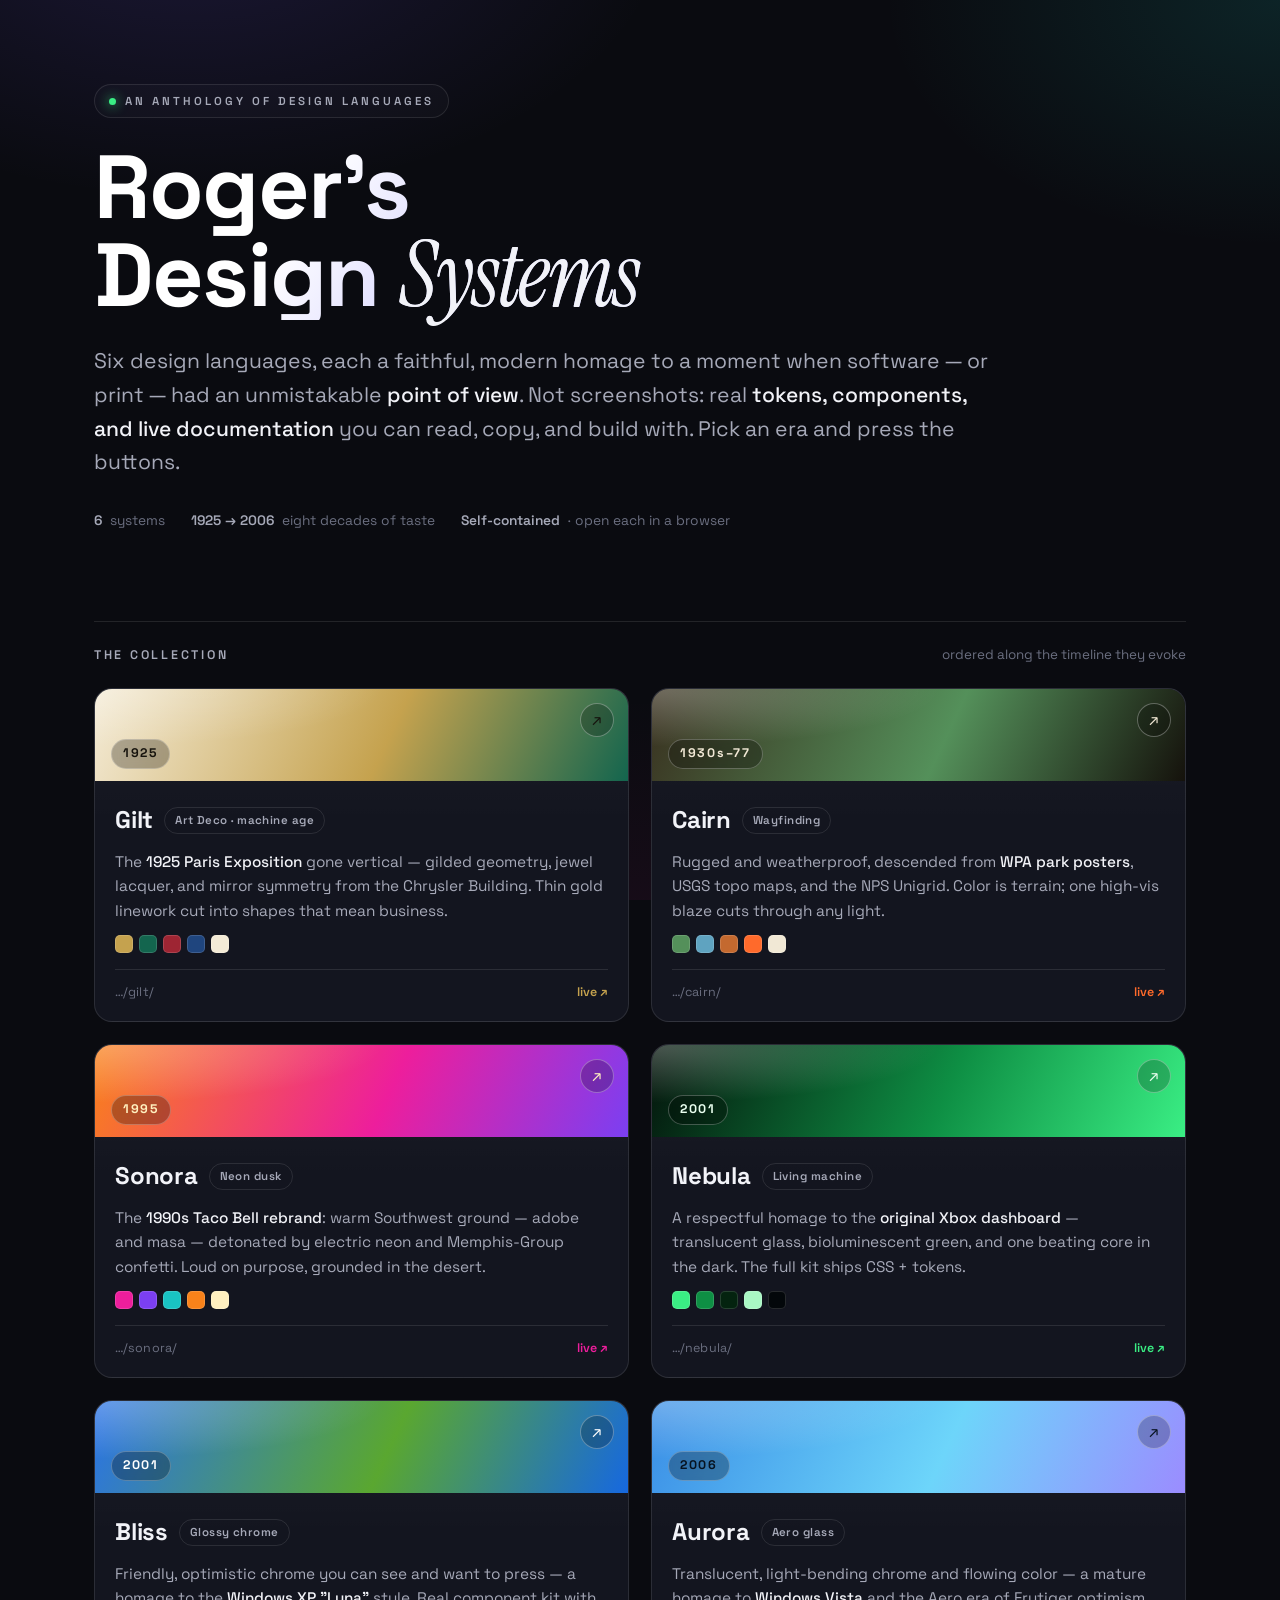
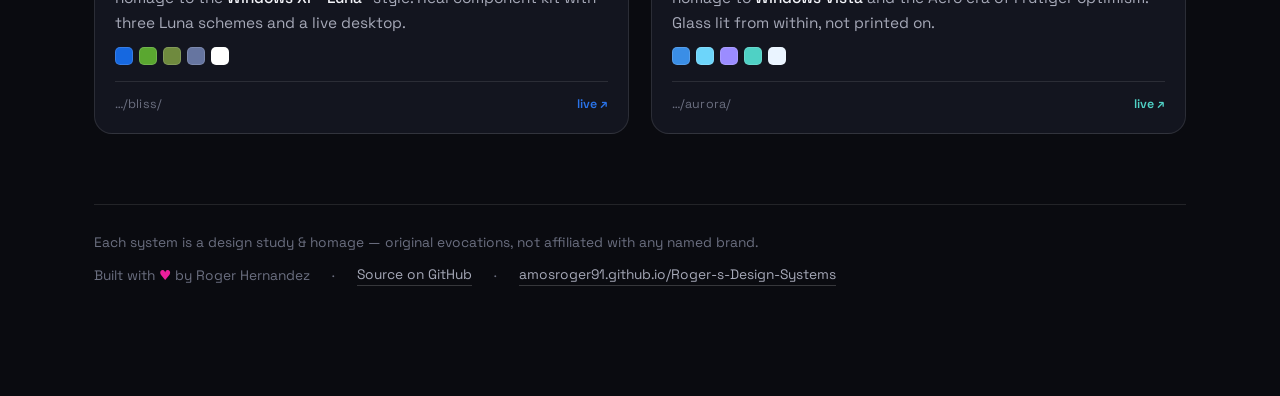
==== index.html @ ba387a54 "Roger's Design Systems: six design-language docs + landing page Six self-contained documentation sit" ====
<!DOCTYPE html>
<html lang="en">
<head>
<meta charset="UTF-8">
<meta name="viewport" content="width=device-width, initial-scale=1.0">
<title>Roger's Design Systems — an anthology of design languages</title>
<meta name="description" content="Six design languages, each a faithful modern homage to a moment when software and print had a point of view — Art Deco, WPA wayfinding, '90s neon, Xbox, Windows XP & Vista. Tokens, components, and live docs you can build with.">
<link rel="preconnect" href="https://fonts.googleapis.com">
<link rel="preconnect" href="https://fonts.gstatic.com" crossorigin>
<link href="https://fonts.googleapis.com/css2?family=Space+Grotesk:wght@400;500;600;700&family=Instrument+Serif:ital@0;1&display=swap" rel="stylesheet">
<style>
  :root{
    --bg:#0a0b10;
    --bg-2:#0e1018;
    --ink:#f2f3f8;
    --dim:#a6a9b8;
    --faint:#6b6f80;
    --line:rgba(255,255,255,0.10);
    --line-2:rgba(255,255,255,0.18);
    --card:#13151f;
    --radius:18px;
    --sans:'Space Grotesk',system-ui,sans-serif;
    --serif:'Instrument Serif',Georgia,serif;
  }
  *{box-sizing:border-box;}
  html{scroll-behavior:smooth;}
  body{
    margin:0;color:var(--ink);background:var(--bg);
    font-family:var(--sans);line-height:1.6;-webkit-font-smoothing:antialiased;
    background-image:
      radial-gradient(50rem 30rem at 15% -10%, rgba(120,90,255,0.16), transparent 60%),
      radial-gradient(45rem 28rem at 100% 0%, rgba(31,199,190,0.13), transparent 55%),
      radial-gradient(60rem 40rem at 50% 120%, rgba(237,30,156,0.10), transparent 60%);
    background-attachment:fixed;
  }
  a{color:inherit;}
  .wrap{max-width:1140px;margin:0 auto;padding:0 24px 110px;}

  /* ---------- HERO ---------- */
  header.hero{padding:84px 0 26px;position:relative;}
  .eyebrow{
    display:inline-flex;align-items:center;gap:9px;
    font-size:.72rem;font-weight:600;letter-spacing:.26em;text-transform:uppercase;color:var(--dim);
    border:1px solid var(--line);border-radius:100px;padding:7px 14px;
    background:rgba(255,255,255,0.02);
  }
  .eyebrow .dot{width:7px;height:7px;border-radius:50%;background:#3aee84;box-shadow:0 0 12px #3aee84;}
  h1{
    font-family:var(--sans);font-weight:700;letter-spacing:-.02em;
    font-size:clamp(2.8rem,7.5vw,5.6rem);line-height:.98;margin:26px 0 0;
    background:linear-gradient(120deg,#fff 20%,#b8b4ff 50%,#7fe9d8 80%);
    -webkit-background-clip:text;background-clip:text;color:transparent;
  }
  h1 em{font-family:var(--serif);font-style:italic;font-weight:400;
    -webkit-text-fill-color:#f2f3f8;}
  .lede{max-width:64ch;color:var(--dim);font-size:clamp(1.05rem,2vw,1.32rem);margin:24px 0 0;}
  .lede b{color:var(--ink);font-weight:500;}
  .meta{display:flex;flex-wrap:wrap;gap:10px 26px;margin-top:30px;color:var(--faint);font-size:.86rem;}
  .meta span{display:inline-flex;align-items:center;gap:8px;}
  .meta b{color:var(--dim);font-weight:600;}

  .railhead{
    display:flex;align-items:baseline;justify-content:space-between;gap:16px;
    margin:64px 0 22px;border-top:1px solid var(--line);padding-top:22px;
  }
  .railhead h2{font-size:.78rem;font-weight:600;letter-spacing:.22em;text-transform:uppercase;color:var(--dim);margin:0;}
  .railhead p{margin:0;color:var(--faint);font-size:.84rem;}

  /* ---------- GRID ---------- */
  .grid{display:grid;grid-template-columns:repeat(2,1fr);gap:22px;}
  @media (max-width:760px){.grid{grid-template-columns:1fr;}}

  .card{
    --accent:#888;--c1:#888;--c2:#aaa;--c3:#ccc;--on:#fff;
    position:relative;display:flex;flex-direction:column;
    border:1px solid var(--line);border-radius:var(--radius);
    background:linear-gradient(180deg,rgba(255,255,255,0.035),rgba(255,255,255,0) 40%),var(--card);
    overflow:hidden;text-decoration:none;color:inherit;
    transition:transform .22s cubic-bezier(.2,.7,.2,1), border-color .22s, box-shadow .22s;
  }
  .card:hover{
    transform:translateY(-5px);
    border-color:var(--line-2);
    box-shadow:0 18px 50px -18px rgba(0,0,0,.8), 0 0 0 1px color-mix(in srgb,var(--accent) 30%, transparent),
      0 24px 70px -30px var(--accent);
  }
  .card:focus-visible{outline:2px solid var(--accent);outline-offset:3px;}

  .card .band{height:92px;position:relative;overflow:hidden;
    background:linear-gradient(115deg,var(--c1),var(--c2) 55%,var(--c3));}
  .card .band::after{content:"";position:absolute;inset:0;
    background:radial-gradient(120% 140% at 0% 0%, rgba(255,255,255,.28), transparent 45%);}
  .card .band .yr{
    position:absolute;left:16px;bottom:12px;z-index:2;
    font-family:var(--sans);font-weight:700;font-size:.78rem;letter-spacing:.14em;
    color:var(--on);background:rgba(0,0,0,.28);backdrop-filter:blur(4px);
    border:1px solid rgba(255,255,255,.25);border-radius:100px;padding:4px 11px;
  }
  .card .band .arrow{
    position:absolute;right:14px;top:14px;z-index:2;width:34px;height:34px;border-radius:50%;
    display:grid;place-items:center;color:var(--on);
    background:rgba(0,0,0,.22);border:1px solid rgba(255,255,255,.3);
    transition:transform .22s, background .22s;
  }
  .card:hover .band .arrow{transform:translate(2px,-2px);background:rgba(0,0,0,.4);}

  .card .body{padding:20px 20px 18px;display:flex;flex-direction:column;gap:10px;flex:1;}
  .card .nm{display:flex;align-items:center;gap:11px;}
  .card .nm h3{margin:0;font-size:1.5rem;font-weight:700;letter-spacing:-.01em;}
  .card .nm .tag{font-size:.72rem;font-weight:600;letter-spacing:.04em;color:var(--dim);
    border:1px solid var(--line);border-radius:100px;padding:3px 10px;white-space:nowrap;}
  .card .desc{margin:0;color:var(--dim);font-size:.96rem;flex:1;}
  .card .desc b{color:var(--ink);font-weight:500;}
  .card .swatches{display:flex;gap:6px;margin-top:2px;}
  .card .swatches i{width:18px;height:18px;border-radius:5px;border:1px solid rgba(255,255,255,.14);}
  .card .url{
    margin-top:6px;font-size:.78rem;color:var(--faint);
    display:flex;align-items:center;gap:8px;border-top:1px solid var(--line);padding-top:13px;
  }
  .card .url code{font-family:var(--sans);letter-spacing:.01em;}
  .card .url .live{margin-left:auto;color:var(--accent);font-weight:600;display:inline-flex;align-items:center;gap:6px;}

  /* ---------- FOOTER ---------- */
  footer{margin-top:70px;border-top:1px solid var(--line);padding-top:26px;color:var(--faint);font-size:.86rem;}
  footer a{color:var(--dim);text-decoration:none;border-bottom:1px solid var(--line-2);}
  footer a:hover{color:var(--ink);}
  footer .row{display:flex;flex-wrap:wrap;gap:8px 22px;align-items:center;}
  .heart{color:#ed1e9c;}
</style>
</head>
<body>
<div class="wrap">

  <header class="hero">
    <span class="eyebrow"><span class="dot"></span>An anthology of design languages</span>
    <h1>Roger's<br>Design <em>Systems</em></h1>
    <p class="lede">Six design languages, each a faithful, modern homage to a moment when software — or print — had an unmistakable <b>point of view</b>. Not screenshots: real <b>tokens, components, and live documentation</b> you can read, copy, and build with. Pick an era and press the buttons.</p>
    <div class="meta">
      <span><b>6</b> systems</span>
      <span><b>1925 → 2006</b> eight decades of taste</span>
      <span><b>Self-contained</b> · open each in a browser</span>
    </div>
  </header>

  <div class="railhead">
    <h2>The collection</h2>
    <p>ordered along the timeline they evoke</p>
  </div>

  <div class="grid">

    <!-- GILT -->
    <a class="card" href="gilt/" style="--accent:#c5a24e;--c1:#f4ebd6;--c2:#c5a24e;--c3:#13654e;--on:#16130d">
      <div class="band"><span class="yr">1925</span><span class="arrow" aria-hidden="true">↗</span></div>
      <div class="body">
        <div class="nm"><h3>Gilt</h3><span class="tag">Art Deco · machine age</span></div>
        <p class="desc">The <b>1925 Paris Exposition</b> gone vertical — gilded geometry, jewel lacquer, and mirror symmetry from the Chrysler Building. Thin gold linework cut into shapes that mean business.</p>
        <div class="swatches" aria-hidden="true"><i style="background:#c5a24e"></i><i style="background:#13654e"></i><i style="background:#9e2533"></i><i style="background:#1f457e"></i><i style="background:#f4ebd6"></i></div>
        <div class="url"><code>…/gilt/</code><span class="live">live ↗</span></div>
      </div>
    </a>

    <!-- CAIRN -->
    <a class="card" href="cairn/" style="--accent:#ff6a2b;--c1:#39301f;--c2:#54905a;--c3:#15120c;--on:#f1e8d5">
      <div class="band"><span class="yr">1930s–77</span><span class="arrow" aria-hidden="true">↗</span></div>
      <div class="body">
        <div class="nm"><h3>Cairn</h3><span class="tag">Wayfinding</span></div>
        <p class="desc">Rugged and weatherproof, descended from <b>WPA park posters</b>, USGS topo maps, and the NPS Unigrid. Color is terrain; one high-vis blaze cuts through any light.</p>
        <div class="swatches" aria-hidden="true"><i style="background:#54905a"></i><i style="background:#5fa3c0"></i><i style="background:#c4692f"></i><i style="background:#ff6a2b"></i><i style="background:#f1e8d5"></i></div>
        <div class="url"><code>…/cairn/</code><span class="live">live ↗</span></div>
      </div>
    </a>

    <!-- SONORA -->
    <a class="card" href="sonora/" style="--accent:#ed1e9c;--c1:#f9821a;--c2:#ed1e9c;--c3:#7b3ff2;--on:#fff0c0">
      <div class="band"><span class="yr">1995</span><span class="arrow" aria-hidden="true">↗</span></div>
      <div class="body">
        <div class="nm"><h3>Sonora</h3><span class="tag">Neon dusk</span></div>
        <p class="desc">The <b>1990s Taco Bell rebrand</b>: warm Southwest ground — adobe and masa — detonated by electric neon and Memphis-Group confetti. Loud on purpose, grounded in the desert.</p>
        <div class="swatches" aria-hidden="true"><i style="background:#ed1e9c"></i><i style="background:#7b3ff2"></i><i style="background:#19c3c3"></i><i style="background:#f9821a"></i><i style="background:#fff0c0"></i></div>
        <div class="url"><code>…/sonora/</code><span class="live">live ↗</span></div>
      </div>
    </a>

    <!-- NEBULA -->
    <a class="card" href="nebula/" style="--accent:#3aee84;--c1:#04130b;--c2:#0e8f44;--c3:#3aee84;--on:#eafff0">
      <div class="band"><span class="yr">2001</span><span class="arrow" aria-hidden="true">↗</span></div>
      <div class="body">
        <div class="nm"><h3>Nebula</h3><span class="tag">Living machine</span></div>
        <p class="desc">A respectful homage to the <b>original Xbox dashboard</b> — translucent glass, bioluminescent green, and one beating core in the dark. The full kit ships CSS + tokens.</p>
        <div class="swatches" aria-hidden="true"><i style="background:#3aee84"></i><i style="background:#0e8f44"></i><i style="background:#04230f"></i><i style="background:#a9f7c4"></i><i style="background:#03070a"></i></div>
        <div class="url"><code>…/nebula/</code><span class="live">live ↗</span></div>
      </div>
    </a>

    <!-- BLISS -->
    <a class="card" href="bliss/" style="--accent:#2a73e8;--c1:#2a73e8;--c2:#5aa730;--c3:#1668e0;--on:#fff">
      <div class="band"><span class="yr">2001</span><span class="arrow" aria-hidden="true">↗</span></div>
      <div class="body">
        <div class="nm"><h3>Bliss</h3><span class="tag">Glossy chrome</span></div>
        <p class="desc">Friendly, optimistic chrome you can see and want to press — a homage to the <b>Windows XP "Luna"</b> style. Real component kit with three Luna schemes and a live desktop.</p>
        <div class="swatches" aria-hidden="true"><i style="background:#1668e0"></i><i style="background:#5aa730"></i><i style="background:#6f8a3e"></i><i style="background:#6675a0"></i><i style="background:#fff"></i></div>
        <div class="url"><code>…/bliss/</code><span class="live">live ↗</span></div>
      </div>
    </a>

    <!-- AURORA -->
    <a class="card" href="aurora/" style="--accent:#4fd1c5;--c1:#3a8ee6;--c2:#6dd5fa;--c3:#9b8cff;--on:#06121f">
      <div class="band"><span class="yr">2006</span><span class="arrow" aria-hidden="true">↗</span></div>
      <div class="body">
        <div class="nm"><h3>Aurora</h3><span class="tag">Aero glass</span></div>
        <p class="desc">Translucent, light-bending chrome and flowing color — a mature homage to <b>Windows Vista</b> and the Aero era of Frutiger optimism. Glass lit from within, not printed on.</p>
        <div class="swatches" aria-hidden="true"><i style="background:#3a8ee6"></i><i style="background:#6dd5fa"></i><i style="background:#9b8cff"></i><i style="background:#4fd1c5"></i><i style="background:#eaf4ff"></i></div>
        <div class="url"><code>…/aurora/</code><span class="live">live ↗</span></div>
      </div>
    </a>

  </div>

  <footer>
    <div class="row">
      <span>Each system is a design study & homage — original evocations, not affiliated with any named brand.</span>
    </div>
    <div class="row" style="margin-top:10px">
      <span>Built with <span class="heart">♥</span> by Roger Hernandez</span>
      <span>·</span>
      <a href="https://github.com/amosroger91/Roger-s-Design-Systems">Source on GitHub</a>
      <span>·</span>
      <a href="https://amosroger91.github.io/Roger-s-Design-Systems/">amosroger91.github.io/Roger-s-Design-Systems</a>
    </div>
  </footer>

</div>
</body>
</html>
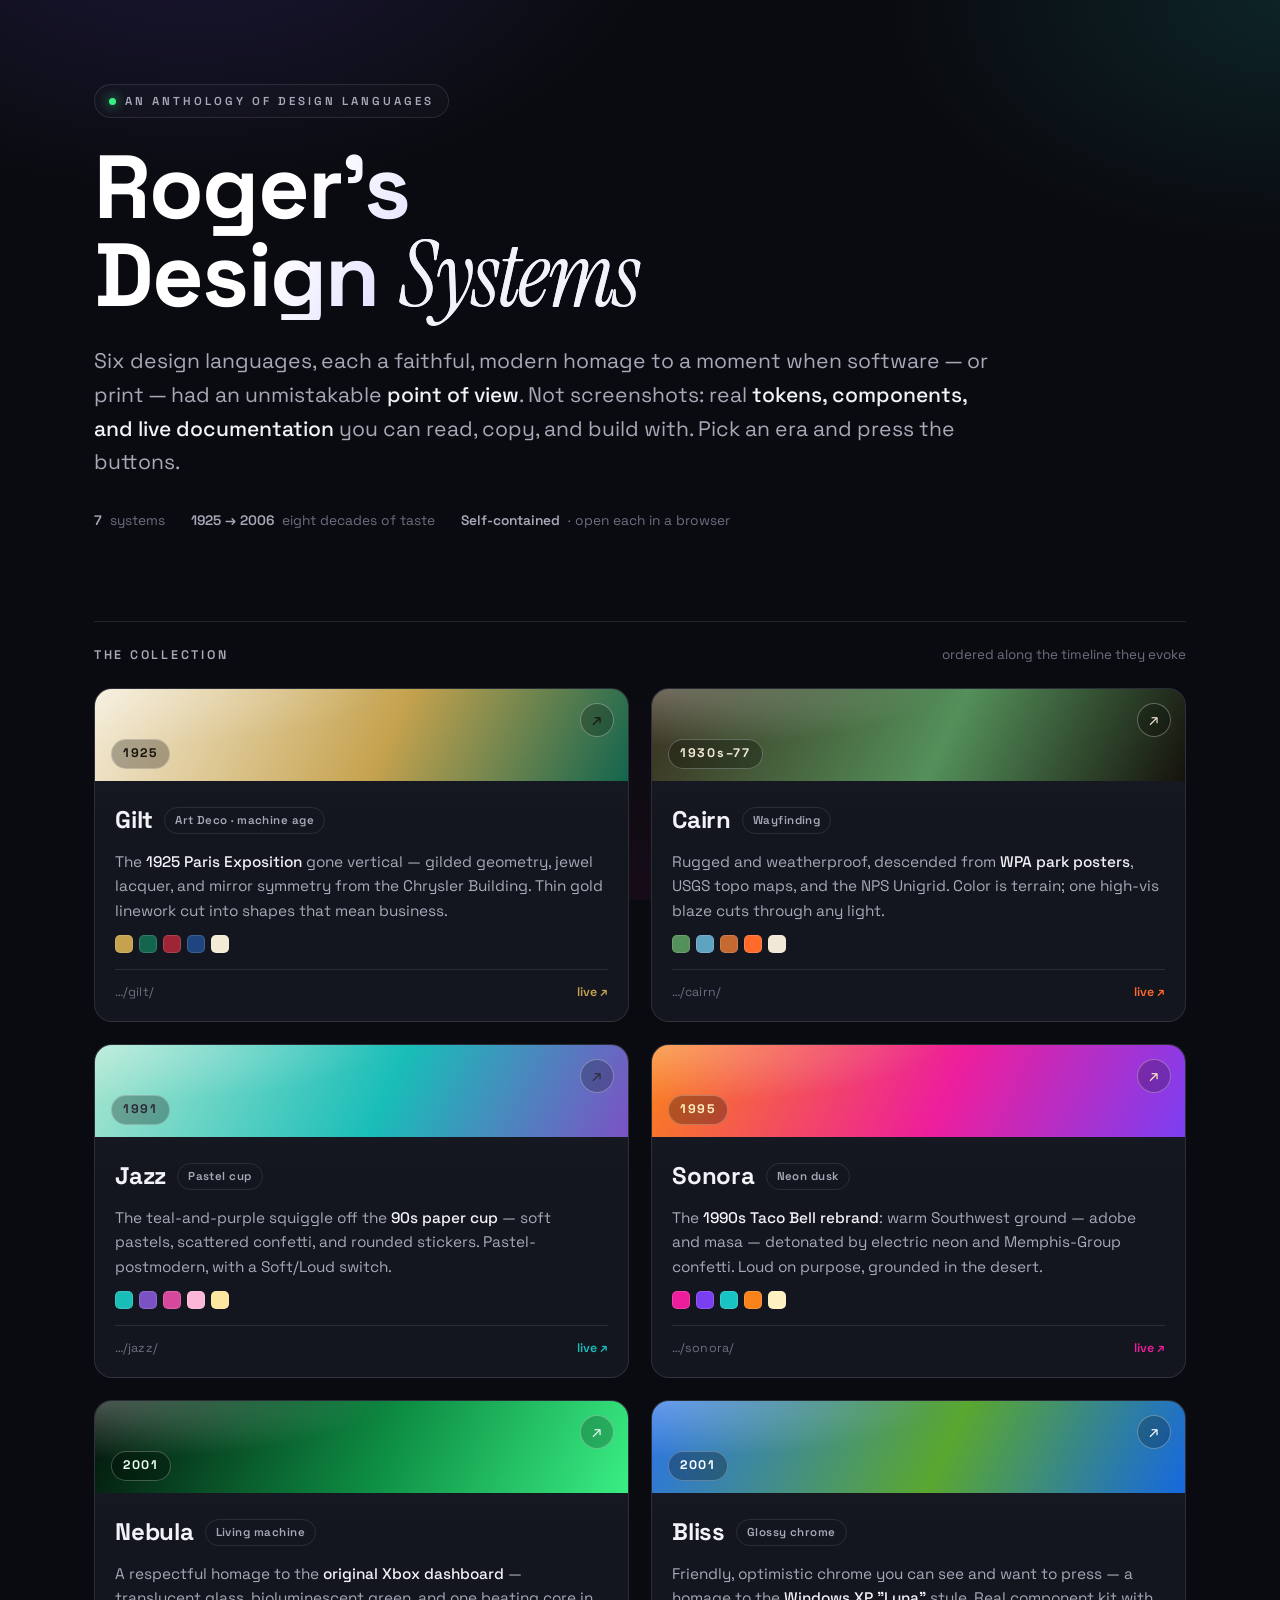
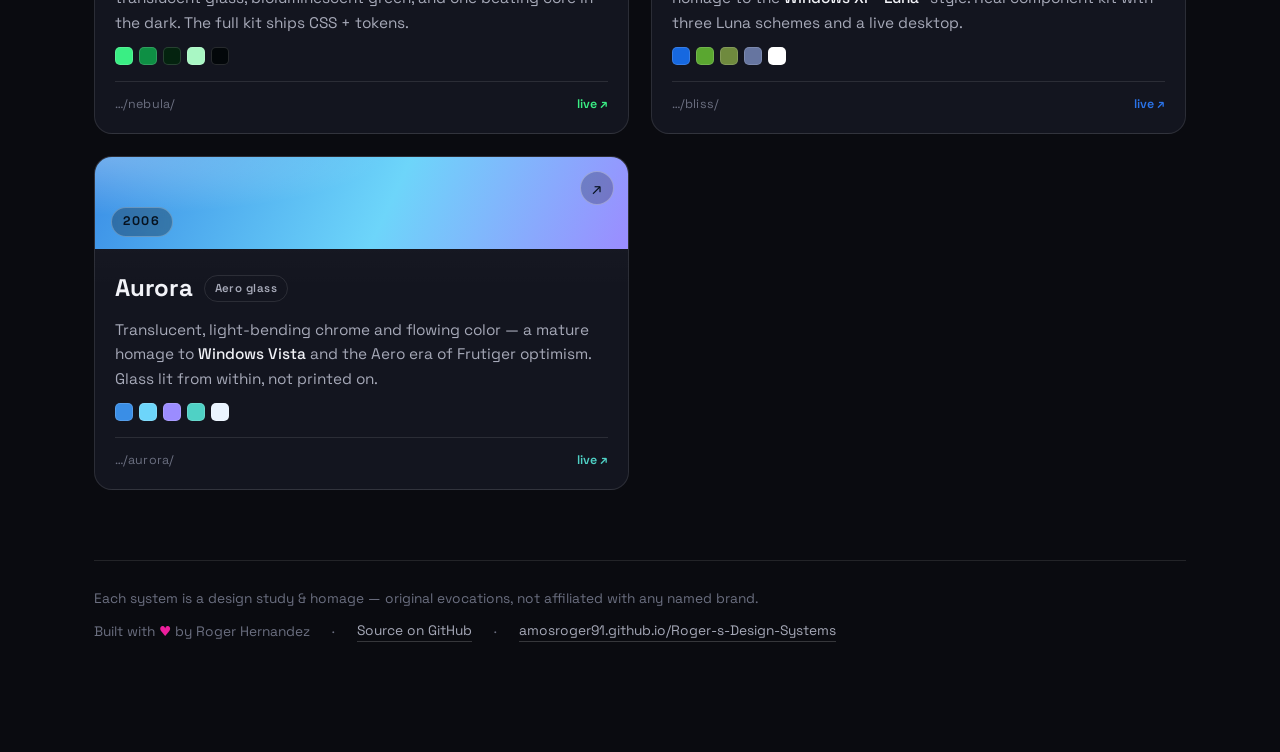
==== commit 9a81361e: "Add Jazz: pastel-postmodern design language from the 90s paper cup The teal-and-purple "Jazz" squigg" ====
--- a/index.html
+++ b/index.html
@@ -136,7 +136,7 @@
     <h1>Roger's<br>Design <em>Systems</em></h1>
     <p class="lede">Six design languages, each a faithful, modern homage to a moment when software — or print — had an unmistakable <b>point of view</b>. Not screenshots: real <b>tokens, components, and live documentation</b> you can read, copy, and build with. Pick an era and press the buttons.</p>
     <div class="meta">
-      <span><b>6</b> systems</span>
+      <span><b>7</b> systems</span>
       <span><b>1925 → 2006</b> eight decades of taste</span>
       <span><b>Self-contained</b> · open each in a browser</span>
     </div>
@@ -168,6 +168,17 @@
         <p class="desc">Rugged and weatherproof, descended from <b>WPA park posters</b>, USGS topo maps, and the NPS Unigrid. Color is terrain; one high-vis blaze cuts through any light.</p>
         <div class="swatches" aria-hidden="true"><i style="background:#54905a"></i><i style="background:#5fa3c0"></i><i style="background:#c4692f"></i><i style="background:#ff6a2b"></i><i style="background:#f1e8d5"></i></div>
         <div class="url"><code>…/cairn/</code><span class="live">live ↗</span></div>
+      </div>
+    </a>
+
+    <!-- JAZZ -->
+    <a class="card" href="jazz/" style="--accent:#19BDB8;--c1:#A8E6CF;--c2:#19BDB8;--c3:#7B52C4;--on:#2D2A38">
+      <div class="band"><span class="yr">1991</span><span class="arrow" aria-hidden="true">↗</span></div>
+      <div class="body">
+        <div class="nm"><h3>Jazz</h3><span class="tag">Pastel cup</span></div>
+        <p class="desc">The teal-and-purple squiggle off the <b>90s paper cup</b> — soft pastels, scattered confetti, and rounded stickers. Pastel-postmodern, with a Soft/Loud switch.</p>
+        <div class="swatches" aria-hidden="true"><i style="background:#19BDB8"></i><i style="background:#7B52C4"></i><i style="background:#D6489B"></i><i style="background:#FCB6D8"></i><i style="background:#FCE79E"></i></div>
+        <div class="url"><code>…/jazz/</code><span class="live">live ↗</span></div>
       </div>
     </a>
 
